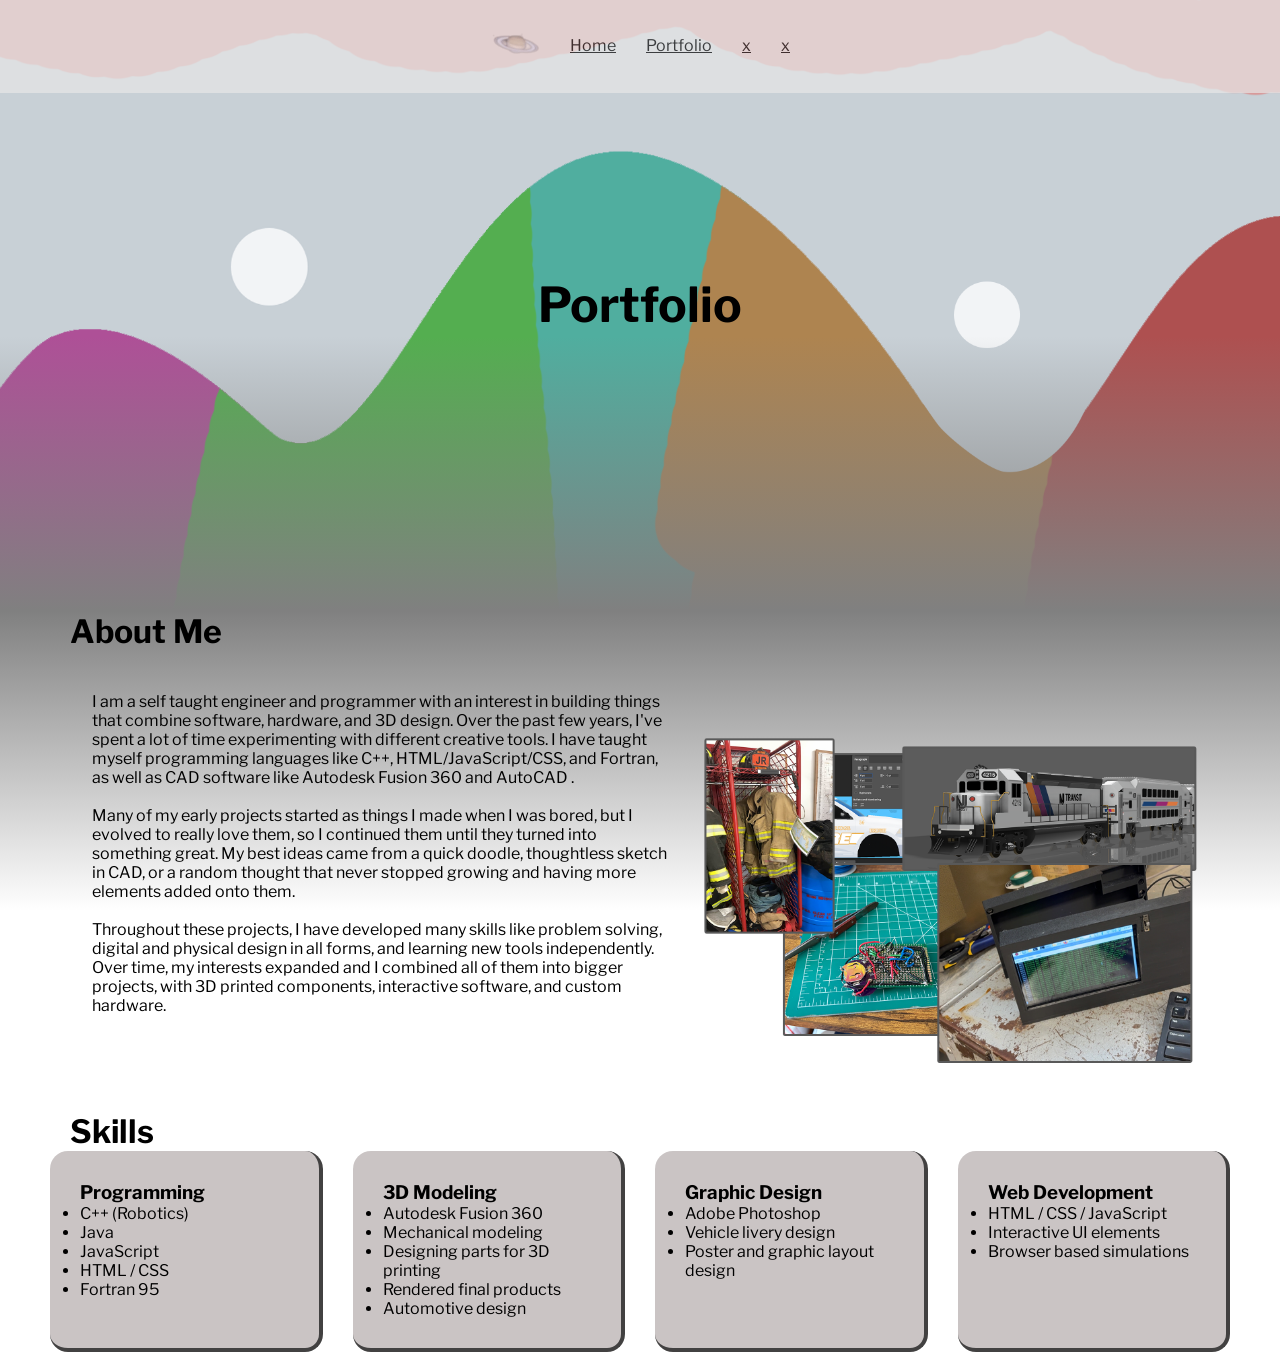
==== portfolio.html @ 9bc8697d "Initial commit" ====
<!DOCTYPE html>
<html>
<head>
<title>Finn Lambrix</title>
  <meta name="viewport" content="width=device-width, initial-scale=1">
  <link href="mainStyle.css" rel="stylesheet">
  <link href="https://fonts.googleapis.com/css2?family=Libre+Franklin:wght@500&display=swap" rel="stylesheet">
  <link rel="icon" type="image/x-icon" href="media/saturn_logo.png">

  <style>
    html, body {
      overflow-x: hidden; 
      max-width: 100%;
      margin: 0;
      padding: 0;
    }

    h1.thick {
      font-weight: bold;
    } 

.image-container {
  width: 100%;
  height: auto;
  position: relative;
  overflow: hidden;
}
.image-container img {
  width: 100%;
  height: auto;
  object-fit: cover;
}
.overlay-text {
  position: absolute;
  top: 50%;
  left: 50%;
  transform: translate(-50%, -50%);
  color: black; 
  text-align: center;
}

.left-text-about {
  width: 50%;                
  margin-right: auto;     
  margin-left: 60px;     
  text-align: left;    
  padding: 20px;
  box-sizing: border-box;
}

.content {
padding-top: 1px;
padding-bottom: 20px;
}

.tabbedOver {
  padding-left: 50px;
}

.sideBySide {
  display: flex;
  flex-wrap: wrap;
  position: relative;
  height: 500px;
}

.sideBySide p {
  margin-top: 60px;
  margin-left: -150px;
}

.tabOver2 {
  margin-left: 50px;
}

.allYourDucksInaRow {
  display: flex;
  flex-wrap: wrap;
  justify-content: center;
  gap: 30px;
  padding: 0 30px;
  box-sizing: border-box;
  
}

.list {
  margin: 0;
  background: rgb(202, 196, 196);
  padding: 30px;
  border-radius: 18px;
  width: 260px;
  flex: 1 1 260px;
  max-width: 100%;
  box-sizing: border-box;
  border-right: 4px solid rgb(66, 65, 65);
  border-bottom: 4px solid rgb(66, 65, 65);
}

.list :not(h3):not(ul) {
  transition: transform 0.15s ease-in-out;
}

.list :hover:not(h3):not(ul) {
  transform: scale(1.05);
}

#collage {
  position: relative;
  transform: scale(0.4);
  transform-origin: top left;
  opacity: 1;
  max-width: 100%;
  margin-left: 55%;
  margin-top: -300px;
}

#contentBottom {
  margin-top: -500px;
}
  </style>
</head>

<body style="font-family: 'Libre Franklin', sans-serif;">

  <div id="uberbar">
    <img src="media/saturn_logo.png" alt="logo">
    <a href="index.html" style="color: black">Home</a>
    <a href="portfolio.html" style="color: black">Portfolio</a>
    <a href="x.html" style="color: black">x</a>
    <a href="x.html" style="color: black">x</a>
  </div>

  <div class="image-container">
    <img src="media/placeholder_background.png" alt="Logo">
    <div id="banner-gradient"></div>

    <div class="overlay-text">
      <h1>Portfolio</h1>

    </div>
  </div>

  <div class="content">
    <div id="footer-gradient"></div> 

<div class="sideBySide">
      <h1 class="tabbedOver">About Me</h1>
      <p class="left-text-about">

          I am a self taught engineer and programmer with an interest in building things that combine software, hardware, and 3D design. Over the past few years, I've spent a lot of time experimenting with different creative tools. I have taught myself programming languages like C++, HTML/JavaScript/CSS, and Fortran, as well as CAD software like Autodesk Fusion 360 and AutoCAD .
          <br><br>
          Many of my early projects started as things I made when I was bored, but I evolved to really love them, so I continued them until they turned into something great. My best ideas came from a quick doodle, thoughtless sketch in CAD, or a random thought that never stopped growing and having more elements added onto them. 
          <br><br>
          Throughout these projects, I have developed many skills like problem solving, digital and physical design in all forms, and learning new tools independently. Over time, my interests expanded and I combined all of them into bigger projects, with 3D printed components, interactive software, and custom hardware.
      </p>
      <img id="collage" src="media/aboutcollage3.png" alt="Portfolio, Photo">

</div>
         <h1 class="tabOver2">Skills</h1>
       <div class="allYourDucksInaRow">
       <div class="list">
          <h3>Programming</h3>
            <ul>
              <li>C++ (Robotics)</li>
              <li>Java</li>
              <li>JavaScript</li>
              <li>HTML / CSS</li>
              <li>Fortran 95</li>
            </ul> 
          </div>
            <div class="list">
          <h3>3D Modeling</h3>
<ul>
              <li>Autodesk Fusion 360</li>
              <li>Mechanical modeling</li>
              <li>Designing parts for 3D printing</li>
              <li>Rendered final products</li>
              <li>Automotive design</li>
            </ul> 
          </div>
<div class="list">
          <h3>Graphic Design</h3>
        <ul>
              <li>Adobe Photoshop</li>
              <li>Vehicle livery design</li>
              <li>Poster and graphic layout design</li>
            </ul> 
          </div>
            <div class="list">
          <h3>Web Development</h3>
        <ul>
              <li>HTML / CSS / JavaScript</li>
              <li>Interactive UI elements</li>
              <li>Browser based simulations</li>
            </ul> 

          </div>
      </div>
    </div>
  </div>

 

</body>
</html>
---- mainStyle.css ----
* {
  margin: 0;
  padding: 0;
}

body {
  background-color: transparent;
  position: relative;
  color: #000; 
  font-family: sans-serif;
  margin: 0; 
}



.content {
  background: transparent;
  padding: 20px;
  position: relative;
}




h1 {
  background: none
}

#footer-gradient {
  background: linear-gradient(to bottom, rgba(128, 128, 128, 1), rgba(128, 128, 128, 0));
  position: absolute;
  top: 0;
  left: 0;
  width: 100%;
  height: 300px;
  z-index: 0;
  pointer-events: none;
}

.content > *:not(#footer-gradient) {
  position: relative;
  z-index: 1;
}

#banner-gradient {
  background: linear-gradient(to bottom, rgba(255, 0, 0, 0) 0%, rgba(255, 0, 0, 0) 55%, rgb(128, 128, 128) 100%);
  position: absolute;
  inset: 0;
  z-index: 1;
  pointer-events: none;
}

.image-container {
  position: relative;
  display: block;
}

.image-container img {
  display: block;
  width: 100%;
  height: auto;
}

.overlay-text {
  font-family: 'Libre Franklin', sans-serif;
  position: absolute;
  top: 50%; 
  left: 50%; 
  transform: translate(-50%, -50%); 
  background-color: transparent; 
  color: #000; 
  padding: 10px 20px; 
  font-size: 48px; 
  text-align: center;
}



.overlay-text h1 {
  font-size: 48px;
  margin: 0;
}

.overlay-text p {
  font-size: 18px;
  margin: 10px 0 0 0;
}



img {
  opacity: 0.9;
}


#uberbar {
  border-bottom: 3px solid #e7e7e7;
  background: #e5e5e5;
  opacity: 0.7;
  padding: 20px;
  position: fixed;
  top: 0;
  left: 0;
  z-index: 2000;
  width: 100%;
  box-sizing: border-box;
  text-decoration-line: underline;
  display: flex;
  align-items: center;    
  justify-content: center;
  gap: 30px;         
}


.image-row {
  display: flex;              
  justify-content: space-evenly; 
  align-items: center;        
  margin-top: 20px;
  margin-left: 60px;
}

.image-row img {
  width: 90%;                
  height: auto;       
  border-radius: 16px;
  transition: transform 0.3s;
}

.image-row img:hover {
  transform: scale(1.05);   
  cursor: context-menu;        
}


.centered {
  position: absolute;
  top: 50%;
  left: 50%;
  transform: translate(-50%, -50%);
}



.right-text {
  width: 40%;               
  margin-left: auto;       
  margin-right: 20px;        
  text-align: left;        
  padding: 20px;
  box-sizing: border-box;
}

.left-text {
  width: 50%;
  text-align: left;
  box-sizing: border-box;
  padding: 20px;
}

.left-image {
  width: 40%;               
  margin-right: 60px;        
  padding: 20px;
  box-sizing: border-box;
}


.right-image {
  width: 40%;
  float: right;
  padding: 20px;
  box-sizing: border-box;
}

.left-image {
  width: 40%;
  float: left;
  padding: 20px;
  box-sizing: border-box;
}

.mid-image {
  width: 40%;
  float: middle;
  padding: 20px;
  box-sizing: border-box;
}



body {
  background-color: white;
}


.container {
  letter-spacing: 1px;
  font-size: 18px;
  display: flex;
  align-items: center;
}


#dropdownContent {
  background-color: #f9f9f9;
  margin-top: 10px;
}

.dropdown-box {
  display: flex;
  visibility: hidden;
  opacity: 0;
  position: absolute;
  transition: visibility 0s, opacity 0.2s linear;
  align-items: flex-start;
  justify-content: space-between;
  padding: 20px;
  gap: 20px;
  flex-wrap: nowrap;     
}

.left-content {
  width: 75%;               
}

.right-image {
  width: 20%;             
  height: auto;
  object-fit: cover;
}

.dropdown-toggle:checked + .not-selectable + .dropdown-box {
  visibility: visible;
  opacity: 1;
  position: relative;
}

.dropdown-toggle {
  display: none;
}


.not-selectable {
  -webkit-touch-callout: none;
  -webkit-user-select: none;
  -khtml-user-select: none;
  -moz-user-select: none;
  -ms-user-select: none;
  user-select: none;
}

.slideshow-container {
  position: relative;
  width: 60%;
  height: 600px;
}

.slide {
  position: relative;
  width: 100%;
  height: 100%;
  display: none;
}

.slide:first-child {
  display: block;
}

.slide img {
  width: 100%;
  height: 100%;
  object-fit: contain;
}

.prev, .next {
  position: absolute;
  top: 50%;
  transform: translateY(-50%);
  width: auto;
  padding: calc(16px * 0.6); 
  font-size: calc(24px); 
  color: black;
  font-weight: bold;
  transition: 0.5s ease;
  border-radius: 0 3px 3px 0;
  cursor: pointer;
  margin-top: calc(-22px * 0.5); 
}

.next {
  right: 0;
  border-radius: 3px 0 0 3px;
}


/* FROM HERE DOWN IS MY BAD WAY OF STORING HIDDEN BOX STUFF*/
#toggleDropdownGD:not(:checked) ~ label .label-expanded {
  display: none;
}

#toggleDropdownGD:checked ~ label .label-collapsed {
  display: none;
}

#toggleDropdownGD:checked ~ label .label-expanded {
  display: inline;
}

#toggleDropdownDISMOD:not(:checked) ~ label .label-expanded {
  display: none;
}

#toggleDropdownDISMOD:checked ~ label .label-collapsed {
  display: none;
}

#toggleDropdownDISMOD:checked ~ label .label-expanded {
  display: inline;
}

#toggleDropdownRBLXM:not(:checked) ~ label .label-expanded {
  display: none;
}

#toggleDropdownRBLXM:checked ~ label .label-collapsed {
  display: none;
}

#toggleDropdownRBLXM:checked ~ label .label-expanded {
  display: inline;
}

#toggleDropdownRBLXR:not(:checked) ~ label .label-expanded {
  display: none;
}

#toggleDropdownRBLXR:checked ~ label .label-collapsed {
  display: none;
}

#toggleDropdownRBLXR:checked ~ label .label-expanded {
  display: inline;
}



#toggleDropdown001:not(:checked) ~ label .label-expanded {
  display: none;
}
#toggleDropdown001:checked ~ label .label-collapsed {
  display: none;
}
#toggleDropdown001:checked ~ label .label-expanded {
  display: inline;
}

#toggleDropdown002:not(:checked) ~ label .label-expanded {
  display: none;
}
#toggleDropdown002:checked ~ label .label-collapsed {
  display: none;
}
#toggleDropdown002:checked ~ label .label-expanded {
  display: inline;
}

#toggleDropdown003:not(:checked) ~ label .label-expanded {
  display: none;
}
#toggleDropdown003:checked ~ label .label-collapsed {
  display: none;
}
#toggleDropdown003:checked ~ label .label-expanded {
  display: inline;
}
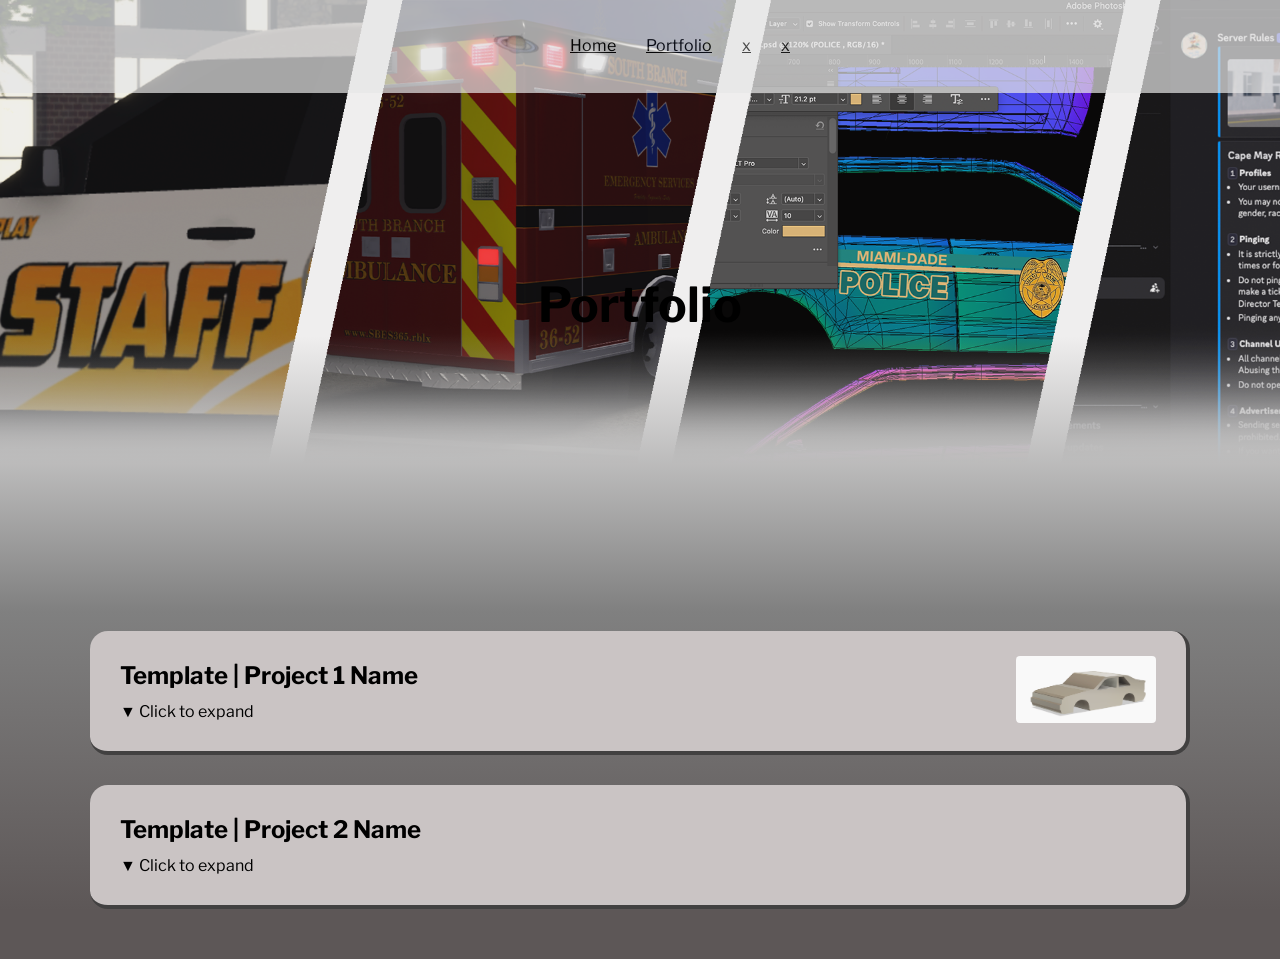
==== commit 9f12b45a: "more updates" ====
--- a/portfolio.html
+++ b/portfolio.html
@@ -1,205 +1,251 @@
 <!DOCTYPE html>
 <html>
 <head>
-<title>Finn Lambrix</title>
+  <title>Finn Lambrix | Portfolio</title>
   <meta name="viewport" content="width=device-width, initial-scale=1">
   <link href="mainStyle.css" rel="stylesheet">
   <link href="https://fonts.googleapis.com/css2?family=Libre+Franklin:wght@500&display=swap" rel="stylesheet">
   <link rel="icon" type="image/x-icon" href="media/saturn_logo.png">
-
-  <style>
+  <link rel="stylesheet" href="clockStyle.css">
+ <style>
     html, body {
-      overflow-x: hidden; 
+      overflow-x: hidden;
       max-width: 100%;
       margin: 0;
       padding: 0;
     }
 
-    h1.thick {
-      font-weight: bold;
-    } 
-
-.image-container {
-  width: 100%;
-  height: auto;
-  position: relative;
-  overflow: hidden;
-}
-.image-container img {
-  width: 100%;
-  height: auto;
-  object-fit: cover;
-}
-.overlay-text {
-  position: absolute;
-  top: 50%;
-  left: 50%;
-  transform: translate(-50%, -50%);
-  color: black; 
-  text-align: center;
-}
-
-.left-text-about {
-  width: 50%;                
-  margin-right: auto;     
-  margin-left: 60px;     
-  text-align: left;    
-  padding: 20px;
-  box-sizing: border-box;
-}
-
-.content {
-padding-top: 1px;
-padding-bottom: 20px;
-}
-
-.tabbedOver {
-  padding-left: 50px;
-}
-
-.sideBySide {
-  display: flex;
-  flex-wrap: wrap;
-  position: relative;
-  height: 500px;
-}
-
-.sideBySide p {
-  margin-top: 60px;
-  margin-left: -150px;
-}
-
-.tabOver2 {
-  margin-left: 50px;
-}
-
-.allYourDucksInaRow {
-  display: flex;
-  flex-wrap: wrap;
-  justify-content: center;
-  gap: 30px;
-  padding: 0 30px;
-  box-sizing: border-box;
-  
-}
-
-.list {
-  margin: 0;
-  background: rgb(202, 196, 196);
-  padding: 30px;
-  border-radius: 18px;
-  width: 260px;
-  flex: 1 1 260px;
-  max-width: 100%;
-  box-sizing: border-box;
-  border-right: 4px solid rgb(66, 65, 65);
-  border-bottom: 4px solid rgb(66, 65, 65);
-}
-
-.list :not(h3):not(ul) {
-  transition: transform 0.15s ease-in-out;
-}
-
-.list :hover:not(h3):not(ul) {
-  transform: scale(1.05);
-}
-
-#collage {
-  position: relative;
-  transform: scale(0.4);
-  transform-origin: top left;
-  opacity: 1;
-  max-width: 100%;
-  margin-left: 55%;
-  margin-top: -300px;
-}
-
-#contentBottom {
-  margin-top: -500px;
-}
+    body {
+      font-family: 'Libre Franklin', sans-serif;
+    }
+
+    .image-container {
+      width: 100%;
+      height: auto;
+      position: relative;
+      overflow: hidden;
+    }
+
+    .image-container img {
+      width: 100%;
+      height: auto;
+      object-fit: cover;
+    }
+
+    .overlay-text {
+      position: absolute;
+      top: 50%;
+      left: 50%;
+      transform: translate(-50%, -50%);
+      color: black;
+      text-align: center;
+    }
+
+    .bigBox {
+      position: relative;
+      box-sizing: border-box;
+      width: 100%;
+      max-width: 1100px;
+      margin: 0 auto 30px;
+      padding: 30px;
+      background: rgb(202, 196, 196);
+      border-right: 4px solid rgb(66, 65, 65);
+      border-bottom: 4px solid rgb(66, 65, 65);
+      border-radius: 18px;
+      transition: background-color 0.3s ease;
+    }
+
+    .bigBox:hover {
+      background-color: #e5e5e5;
+    }
+
+    .bigBox h1 {
+      margin-bottom: 12px;
+      font-size: 24px;
+    }
+
+    .bigBox .dropdown-box {
+      display: grid;
+      grid-template-rows: 0fr;
+      position: relative;
+      visibility: hidden;
+      opacity: 0;
+      overflow: hidden;
+      padding: 0;
+      transition: grid-template-rows 0.3s ease, opacity 0.2s ease, padding 0.3s ease, visibility 0s linear 0.3s;
+    }
+
+    .bigBox .dropdown-box > .left-content {
+      min-height: 0;
+      overflow: hidden;
+    }
+
+    .bigBox .dropdown-toggle:checked + .not-selectable + .dropdown-box {
+      grid-template-rows: 1fr;
+      visibility: visible;
+      opacity: 1;
+      padding: 16px 0 0;
+      transition: grid-template-rows 0.3s ease, opacity 0.2s ease, padding 0.3s ease;
+    }
+
+    .dropdown-toggle:not(:checked) ~ label .label-expanded {
+      display: none;
+    }
+
+    .dropdown-toggle:checked ~ label .label-collapsed {
+      display: none;
+    }
+
+    .dropdown-toggle:checked ~ label .label-expanded {
+      display: inline;
+    }
+
+    #clockFontDiv {
+      position: relative;
+      width: 250%;
+      height: 220px;
+      overflow-x: auto;
+      overflow-y: hidden;
+      transform: scale(0.4);
+      transform-origin: top left;
+    }
+
+    .previewImg {
+      position: absolute;
+      top: 25px;
+      right: 30px;
+      width: 140px;
+      height: auto;
+      border-radius: 4px;
+    }
   </style>
 </head>
-
-<body style="font-family: 'Libre Franklin', sans-serif;">
-
-  <div id="uberbar">
+<body>
+<div id="uberbar">
     <img src="media/saturn_logo.png" alt="logo">
     <a href="index.html" style="color: black">Home</a>
     <a href="portfolio.html" style="color: black">Portfolio</a>
     <a href="x.html" style="color: black">x</a>
     <a href="x.html" style="color: black">x</a>
   </div>
-
+       
   <div class="image-container">
-    <img src="media/placeholder_background.png" alt="Logo">
+    <img src="media/workbackground.png" alt="Work experience banner">
     <div id="banner-gradient"></div>
 
     <div class="overlay-text">
       <h1>Portfolio</h1>
-
     </div>
   </div>
-
   <div class="content">
-    <div id="footer-gradient"></div> 
-
-<div class="sideBySide">
-      <h1 class="tabbedOver">About Me</h1>
-      <p class="left-text-about">
-
-          I am a self taught engineer and programmer with an interest in building things that combine software, hardware, and 3D design. Over the past few years, I've spent a lot of time experimenting with different creative tools. I have taught myself programming languages like C++, HTML/JavaScript/CSS, and Fortran, as well as CAD software like Autodesk Fusion 360 and AutoCAD .
-          <br><br>
-          Many of my early projects started as things I made when I was bored, but I evolved to really love them, so I continued them until they turned into something great. My best ideas came from a quick doodle, thoughtless sketch in CAD, or a random thought that never stopped growing and having more elements added onto them. 
-          <br><br>
-          Throughout these projects, I have developed many skills like problem solving, digital and physical design in all forms, and learning new tools independently. Over time, my interests expanded and I combined all of them into bigger projects, with 3D printed components, interactive software, and custom hardware.
-      </p>
-      <img id="collage" src="media/aboutcollage3.png" alt="Portfolio, Photo">
+    <div id="footer-gradient"></div>
+    
+    <!--
+    rank @ <a href="url"  target="_blank">name | num Members</a>
+    -->
+
+
+
+
+
+  <div class="bigBox" id="project1BigBox">
+    <h1>Template | Project 1 Name</h1>
+    <img class="previewImg" src="./media/audi1.png">
+    <input type="checkbox" id="project1" class="dropdown-toggle" />
+    <label for="project1" class="not-selectable" style="cursor: pointer;">
+      <span onclick="makeWord('the clock');" class="label-collapsed">▼ Click to expand</span>
+      <span onclick="removeAllTabs();" class="label-expanded">▲ Click to collapse</span>
+    </label>
+
+  <div class="dropdown-box">
+   
+    <div class="left-content">
+      <div id="clockFontDiv"></div>
+      Lorem ipsum dolor sit amet, consectetur adipiscing elit, sed do eiusmod tempor incididunt ut labore et dolore magna aliqua. Ut enim ad minim veniam, quis nostrud exercitation ullamco laboris nisi ut aliquip ex ea commodo consequat. Duis aute irure dolor in reprehenderit in voluptate velit esse cillum dolore eu fugiat nulla pariatur. Excepteur sint occaecat cupidatat non proident, sunt in culpa qui officia deserunt mollit anim id est laborum.
+    </div>
+  </div>
+</div> <!--project ending-->
+
+
+
+
+
+<div class="bigBox" id="project2BigBox">
+    <h1>Template | Project 2 Name</h1>
+    <input type="checkbox" id="project2" class="dropdown-toggle" />
+    <label for="project2" class="not-selectable" style="cursor: pointer;">
+      <span class="label-collapsed">▼ Click to expand</span>
+      <span class="label-expanded">▲ Click to collapse</span>
+    </label>
+
+  <div class="dropdown-box">
+    <div class="left-content">
+      Lorem ipsum dolor sit amet, consectetur adipiscing elit, sed do eiusmod tempor incididunt ut labore et dolore magna aliqua. Ut enim ad minim veniam, quis nostrud exercitation ullamco laboris nisi ut aliquip ex ea commodo consequat. Duis aute irure dolor in reprehenderit in voluptate velit esse cillum dolore eu fugiat nulla pariatur. Excepteur sint occaecat cupidatat non proident, sunt in culpa qui officia deserunt mollit anim id est laborum.
+      
+    </div>
+  </div>
+</div> <!--project ending-->
+
+
+
+
+
+    </div> <!--content-->
+
+  </div>
+
+
+
+
 
 </div>
-         <h1 class="tabOver2">Skills</h1>
-       <div class="allYourDucksInaRow">
-       <div class="list">
-          <h3>Programming</h3>
-            <ul>
-              <li>C++ (Robotics)</li>
-              <li>Java</li>
-              <li>JavaScript</li>
-              <li>HTML / CSS</li>
-              <li>Fortran 95</li>
-            </ul> 
-          </div>
-            <div class="list">
-          <h3>3D Modeling</h3>
-<ul>
-              <li>Autodesk Fusion 360</li>
-              <li>Mechanical modeling</li>
-              <li>Designing parts for 3D printing</li>
-              <li>Rendered final products</li>
-              <li>Automotive design</li>
-            </ul> 
-          </div>
-<div class="list">
-          <h3>Graphic Design</h3>
-        <ul>
-              <li>Adobe Photoshop</li>
-              <li>Vehicle livery design</li>
-              <li>Poster and graphic layout design</li>
-            </ul> 
-          </div>
-            <div class="list">
-          <h3>Web Development</h3>
-        <ul>
-              <li>HTML / CSS / JavaScript</li>
-              <li>Interactive UI elements</li>
-              <li>Browser based simulations</li>
-            </ul> 
-
-          </div>
-      </div>
-    </div>
-  </div>
-
- 
+
+
+
+ <script src="clockScript.js"></script>
+
+
 
 </body>
-</html>+</html>
+<!--
+
+projects to add:
+  electrical
+    clock
+    radio in a box (small)
+    heavy rescue lightbar
+
+  3d design
+    cars (one tab?)
+      saturn shitbox
+      bls/heavy rescue
+      volvos
+      saturn shuttle
+    deepwater horizon
+    trains
+    boats (one tab?)
+      arleigh burke
+      maersk
+    reverse engineered parts?
+      headlight bracket
+      ashtray for car
+    
+    design
+      posters
+        heavy rescue
+        volvo
+        arleigh burke
+        shitbox
+
+    coding  
+      sOS
+      encryption/decrypton
+      lifepak
+      health bar system for wab
+      ELS creator
+      bls simulator
+
+
+
+-->
--- a/mainStyle.css
+++ b/mainStyle.css
@@ -294,83 +294,6 @@
 }
 
 
-/* FROM HERE DOWN IS MY BAD WAY OF STORING HIDDEN BOX STUFF*/
-#toggleDropdownGD:not(:checked) ~ label .label-expanded {
-  display: none;
-}
-
-#toggleDropdownGD:checked ~ label .label-collapsed {
-  display: none;
-}
-
-#toggleDropdownGD:checked ~ label .label-expanded {
-  display: inline;
-}
-
-#toggleDropdownDISMOD:not(:checked) ~ label .label-expanded {
-  display: none;
-}
-
-#toggleDropdownDISMOD:checked ~ label .label-collapsed {
-  display: none;
-}
-
-#toggleDropdownDISMOD:checked ~ label .label-expanded {
-  display: inline;
-}
-
-#toggleDropdownRBLXM:not(:checked) ~ label .label-expanded {
-  display: none;
-}
-
-#toggleDropdownRBLXM:checked ~ label .label-collapsed {
-  display: none;
-}
-
-#toggleDropdownRBLXM:checked ~ label .label-expanded {
-  display: inline;
-}
-
-#toggleDropdownRBLXR:not(:checked) ~ label .label-expanded {
-  display: none;
-}
-
-#toggleDropdownRBLXR:checked ~ label .label-collapsed {
-  display: none;
-}
-
-#toggleDropdownRBLXR:checked ~ label .label-expanded {
-  display: inline;
-}
-
-
-
-#toggleDropdown001:not(:checked) ~ label .label-expanded {
-  display: none;
-}
-#toggleDropdown001:checked ~ label .label-collapsed {
-  display: none;
-}
-#toggleDropdown001:checked ~ label .label-expanded {
-  display: inline;
-}
-
-#toggleDropdown002:not(:checked) ~ label .label-expanded {
-  display: none;
-}
-#toggleDropdown002:checked ~ label .label-collapsed {
-  display: none;
-}
-#toggleDropdown002:checked ~ label .label-expanded {
-  display: inline;
-}
-
-#toggleDropdown003:not(:checked) ~ label .label-expanded {
-  display: none;
-}
-#toggleDropdown003:checked ~ label .label-collapsed {
-  display: none;
-}
-#toggleDropdown003:checked ~ label .label-expanded {
-  display: inline;
-}+
+
+
--- a/clockStyle.css
+++ b/clockStyle.css
@@ -0,0 +1,80 @@
+	@import url('https://fonts.googleapis.com/css2?family=Bebas+Neue&family=Playfair+Display:ital,wght@0,400..900;1,400..900&display=swap');
+
+
+		body {
+			background-color: #5d5757;
+			margin: 0;
+			padding: 0;
+		}
+
+
+
+		.tab {
+			position: absolute;
+			width: 20px;
+			height: 70px;
+			background: royalblue;
+			color: white;
+			display: flex;
+			align-items: center;
+			justify-content: center;
+			font-weight: bold;
+			border-radius: 12px;
+			filter: drop-shadow(3px 4px 4px rgba(0, 0, 0, 0.4));
+			corner-shape: bevel;
+      clip-path: polygon(
+    10px 0%, calc(100% - 10px) 0%, 
+    100% 10px, 100% calc(100% - 10px), 
+    calc(100% - 10px) 100%, 10px 100%, 
+    0% calc(100% - 10px), 0% 10px
+  );
+
+			transform-style: preserve-3d;
+
+			transform: rotateY(90deg), ;
+			transform-style: preserve-3d;
+			backface-visibility: hidden;
+
+		}
+
+		@keyframes spin3DOpenVert {
+			from {
+				transform: rotateY(90deg);
+			}
+
+			to {
+				transform: rotateY(0deg);
+			}
+		}
+
+		@keyframes spin3DCloseVert {
+			from {
+				transform: rotateY(0deg);
+			}
+
+			to {
+				transform: rotateY(90deg);
+			}
+		}
+
+		@keyframes spin3DOpenHorz {
+			from {
+				transform: rotateX(90deg);
+			}
+
+			to {
+				transform: rotateX(0deg);
+			}
+		}
+
+		@keyframes spin3DCloseHorz {
+			from {
+				transform: rotateX(0deg);
+			}
+
+			to {
+				transform: rotateX(90deg);
+			}
+		}
+
+	
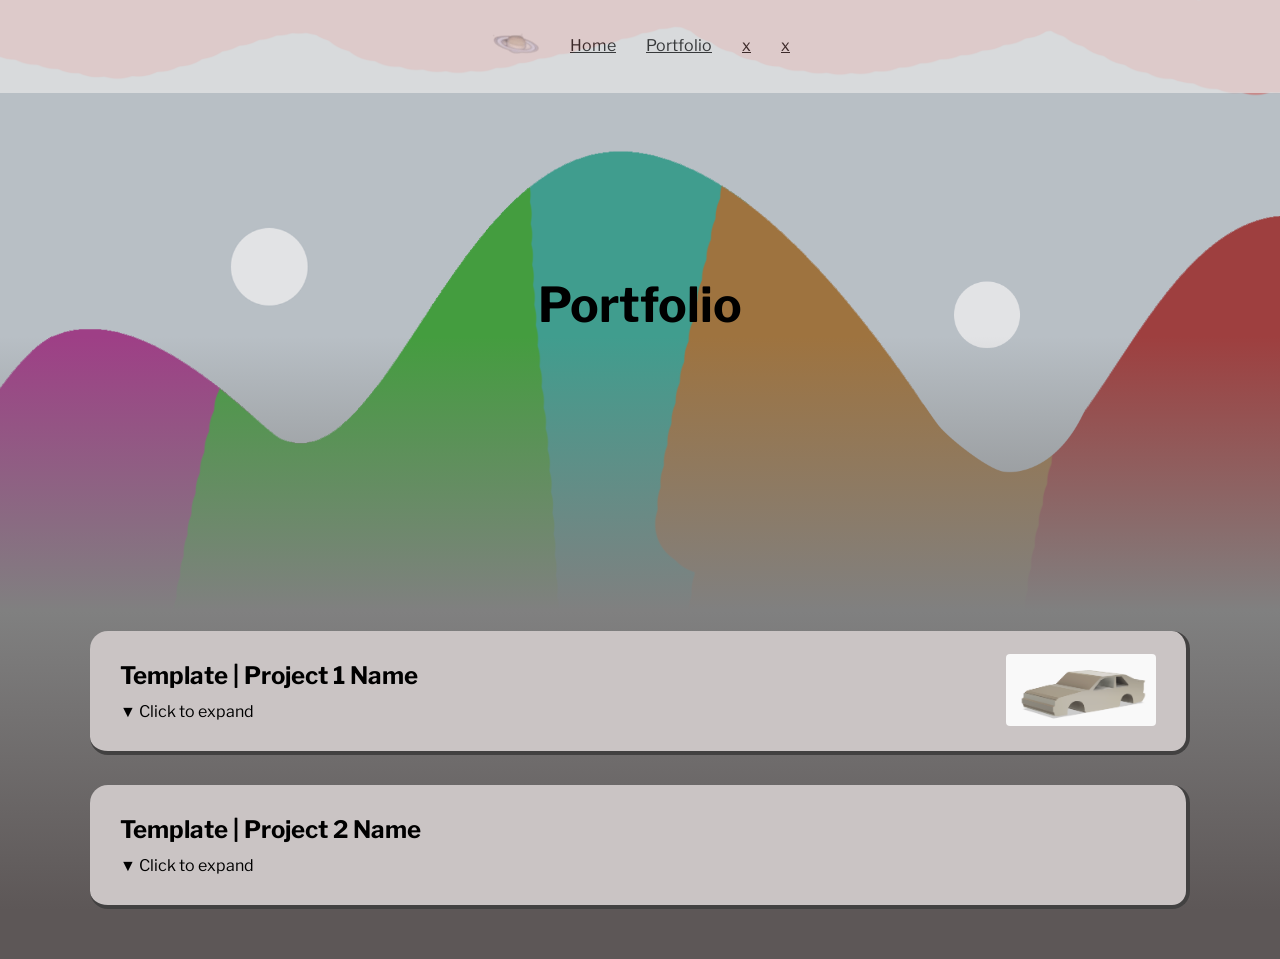
==== commit 5eaed9ce: "more media and stuff" ====
--- a/portfolio.html
+++ b/portfolio.html
@@ -1,6 +1,7 @@
 <!DOCTYPE html>
 <html>
 <head>
+  <meta charset="utf-8">
   <title>Finn Lambrix | Portfolio</title>
   <meta name="viewport" content="width=device-width, initial-scale=1">
   <link href="mainStyle.css" rel="stylesheet">
@@ -20,7 +21,7 @@
     }
 
     .image-container {
-      width: 100%;
+      width: 100%; 
       height: auto;
       position: relative;
       overflow: hidden;
@@ -47,6 +48,7 @@
       width: 100%;
       max-width: 1100px;
       margin: 0 auto 30px;
+      scroll-margin-top: 120px;
       padding: 30px;
       background: rgb(202, 196, 196);
       border-right: 4px solid rgb(66, 65, 65);
@@ -78,6 +80,8 @@
     .bigBox .dropdown-box > .left-content {
       min-height: 0;
       overflow: hidden;
+      width: 50%;
+      text-align: justify;
     }
 
     .bigBox .dropdown-toggle:checked + .not-selectable + .dropdown-box {
@@ -102,21 +106,63 @@
 
     #clockFontDiv {
       position: relative;
-      width: 250%;
+      width: 256%;
       height: 220px;
       overflow-x: auto;
       overflow-y: hidden;
       transform: scale(0.4);
       transform-origin: top left;
+      margin-left: -10%;
+      overflow: hidden;
+    }
+
+    .previewImgDiv {
+      position: absolute;
+      top: 25px;
+      right: 30px;
+      width: 150px;
+      height: auto;
+      transition: width 0.3s ease, margin-top 0.3s ease;
+      border-radius: 4px;
     }
 
     .previewImg {
       position: absolute;
       top: 25px;
       right: 30px;
-      width: 140px;
+      width: 150px;
       height: auto;
+      transition: width 0.3s ease, margin-top 0.3s ease;
       border-radius: 4px;
+      margin-top: -27px;
+      margin-right: -30px;
+      
+    }
+    .bigBox:has(.dropdown-toggle:checked) .previewImg {
+      width: 500px;
+      margin-top: 50px;
+    }
+
+    #nextBtn, #prevBtn {
+      position: absolute;
+      top: 50%;
+      transform: translateY(-50%);
+      background-color: rgba(0, 0, 0, 0.5);
+      color: white;
+      border: none;
+      padding: 10px;
+      cursor: pointer;
+      font-size: 18px;
+      border-radius: 4px;
+      opacity: 0;
+    }
+
+    #nextBtn {
+      right: 10px;
+    }
+
+    #prevBtn {
+      left: 10px;
     }
   </style>
 </head>
@@ -130,7 +176,7 @@
   </div>
        
   <div class="image-container">
-    <img src="media/workbackground.png" alt="Work experience banner">
+    <img src="media/placeholder_background.png" alt="Logo">
     <div id="banner-gradient"></div>
 
     <div class="overlay-text">
@@ -150,7 +196,11 @@
 
   <div class="bigBox" id="project1BigBox">
     <h1>Template | Project 1 Name</h1>
+    <div class="previewImgDiv">
     <img class="previewImg" src="./media/audi1.png">
+      <button id="prevBtn" onclick="prevImage();"><</button>
+      <button id="nextBtn" onclick="nextImage();">></button>
+    </div>
     <input type="checkbox" id="project1" class="dropdown-toggle" />
     <label for="project1" class="not-selectable" style="cursor: pointer;">
       <span onclick="makeWord('the clock');" class="label-collapsed">▼ Click to expand</span>
@@ -203,6 +253,28 @@
 
 
  <script src="clockScript.js"></script>
+ <script>
+   document.querySelectorAll(".dropdown-toggle").forEach((toggle) => {
+     toggle.addEventListener("change", () => {
+       if (!toggle.checked) return;
+
+       const projectBox = toggle.closest(".bigBox");
+       const dropdown = projectBox?.querySelector(".dropdown-box");
+       if (!projectBox || !dropdown) return;
+
+       const scrollAfterExpand = (event) => {
+         if (event.target !== dropdown || event.propertyName !== "grid-template-rows") return;
+
+         dropdown.removeEventListener("transitionend", scrollAfterExpand);
+         if (toggle.checked) {
+           projectBox.scrollIntoView({ behavior: "smooth", block: "start" });
+         }
+       };
+
+       dropdown.addEventListener("transitionend", scrollAfterExpand);
+     });
+   });
+ </script>
 
 
 
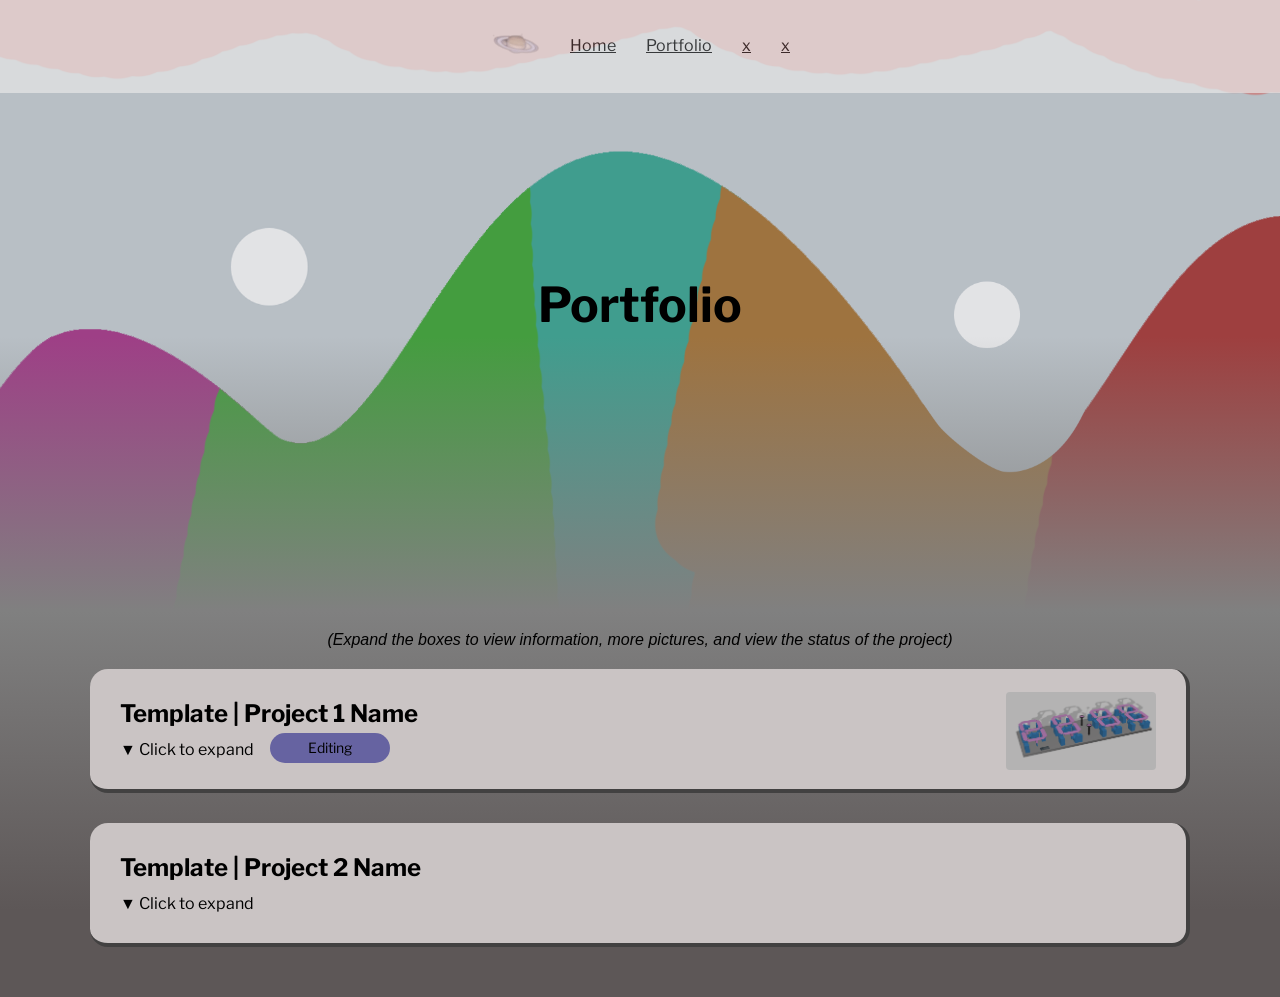
==== commit 6957c6f0: "Portfolio animations added, tags, images" ====
--- a/portfolio.html
+++ b/portfolio.html
@@ -114,6 +114,8 @@
       transform-origin: top left;
       margin-left: -10%;
       overflow: hidden;
+      margin-top: 60px;
+      transition: 0.2s ease;
     }
 
     .previewImgDiv {
@@ -126,6 +128,15 @@
       border-radius: 4px;
     }
 
+
+    #tooltip {
+
+      width: 100%;
+      text-align: center;
+      font-style: italic;
+      margin-bottom: 20px;
+
+    }
     .previewImg {
       position: absolute;
       top: 25px;
@@ -164,6 +175,71 @@
     #prevBtn {
       left: 10px;
     }
+
+    .progressTag {
+      width: 120px;
+      height: 30px;
+      border-radius: 20px;
+      position: absolute;
+      left: 180px;
+      top: 64px;
+      transition: width 0.3s ease;
+    }
+
+    .bigBox:has(.dropdown-toggle:checked) .progressTag {
+      width: 400px;
+      height: 60px;
+      left: 50px;
+      top: 100px;
+    }
+
+    .bigBox:has(.dropdown-toggle:checked) .tagText {
+     padding-left: 4px;
+     padding-top: 2px;
+     
+    }
+
+    .tagCircle {
+      width: 22px;
+      height: 22px;
+      border-radius: 20px;
+      background: white;
+      position: absolute;
+      top: 4px;
+      left: 4px;
+      transition: transform 0.3s ease, top 0.3s ease, border-radius 0.3s ease, clip-path 0.3s ease;
+    }
+
+    .progressTag:hover .tagCircle {
+      /*clip-path: polygon(0 39%, 100% 39%, 100% 75%, 75% 75%, 50% 100%, 20% 75%, 0% 75%);
+      */transform: scale(5);
+      top: -50px;
+    }
+
+    .progressTag[data-status="finished"] {
+      background-color: #288d52;
+    }
+
+  .progressTag[data-status="inProgress"] {
+     background-color: #9b2518;
+  }   
+
+
+  .progressTag[data-status="editing"] {
+     background-color: #6663a1;
+  }   
+
+  
+
+  .tagText {
+      display: block;
+      text-align: center;
+      line-height: 30px;
+      font-size: 14px;
+      transition: 0.2s ease;
+  }
+
+
   </style>
 </head>
 <body>
@@ -189,7 +265,7 @@
     <!--
     rank @ <a href="url"  target="_blank">name | num Members</a>
     -->
-
+<p id="tooltip">(Expand the boxes to view information, more pictures, and view the status of the project)</p>
 
 
 
@@ -197,21 +273,25 @@
   <div class="bigBox" id="project1BigBox">
     <h1>Template | Project 1 Name</h1>
     <div class="previewImgDiv">
-    <img class="previewImg" src="./media/audi1.png">
+    <img class="previewImg" src="./media/clock/clock_1.png">
       <button id="prevBtn" onclick="prevImage();"><</button>
       <button id="nextBtn" onclick="nextImage();">></button>
+    </div>
+    <div class="progressTag" data-status="editing">
+      <span class="tagText"></span>
     </div>
     <input type="checkbox" id="project1" class="dropdown-toggle" />
     <label for="project1" class="not-selectable" style="cursor: pointer;">
       <span onclick="makeWord('the clock');" class="label-collapsed">▼ Click to expand</span>
       <span onclick="removeAllTabs();" class="label-expanded">▲ Click to collapse</span>
     </label>
+    
 
   <div class="dropdown-box">
    
     <div class="left-content">
       <div id="clockFontDiv"></div>
-      Lorem ipsum dolor sit amet, consectetur adipiscing elit, sed do eiusmod tempor incididunt ut labore et dolore magna aliqua. Ut enim ad minim veniam, quis nostrud exercitation ullamco laboris nisi ut aliquip ex ea commodo consequat. Duis aute irure dolor in reprehenderit in voluptate velit esse cillum dolore eu fugiat nulla pariatur. Excepteur sint occaecat cupidatat non proident, sunt in culpa qui officia deserunt mollit anim id est laborum.
+      <p style="margin-top: -100px;">Lorem ipsum dolor sit amet, consectetur adipiscing elit, sed do eiusmod tempor incididunt ut labore et dolore magna aliqua. Ut enim ad minim veniam, quis nostrud exercitation ullamco laboris nisi ut aliquip ex ea commodo consequat. Duis aute irure dolor in reprehenderit in voluptate velit esse cillum dolore eu fugiat nulla pariatur. Excepteur sint occaecat cupidatat non proident, sunt in culpa qui officia deserunt mollit anim id est laborum.</p>
     </div>
   </div>
 </div> <!--project ending-->
@@ -274,6 +354,37 @@
        dropdown.addEventListener("transitionend", scrollAfterExpand);
      });
    });
+
+
+
+   const statusLabels = {
+    finished: "Finished",
+    inProgress: "In Progress",
+    editing: "Editing"
+   };
+
+   const expandedStatusLabels = {
+     finished: "Finished: This project has been marked as finished, this is its final state for now and will not be added onto!",
+     inProgress: "In Progress: This entry is up to date, but this project is unfinished. Updates will be provided when available!",
+     editing: "Editing: Info (text descriptions and images) are still being added to this entry."
+   };
+
+   document.querySelectorAll(".progressTag").forEach((tag) => {
+     const tagText = tag.querySelector(".tagText");
+     const toggle = tag.closest(".bigBox")?.querySelector(".dropdown-toggle");
+     const label = statusLabels[tag.dataset.status];
+     const expandedLabel = expandedStatusLabels[tag.dataset.status];
+
+     if (!tagText || !label) return;
+
+     const updateTagText = () => {
+       tagText.textContent = toggle?.checked && expandedLabel ? expandedLabel : label;
+     };
+
+     updateTagText();
+     toggle?.addEventListener("change", updateTagText);
+   });
+
  </script>
 
 
